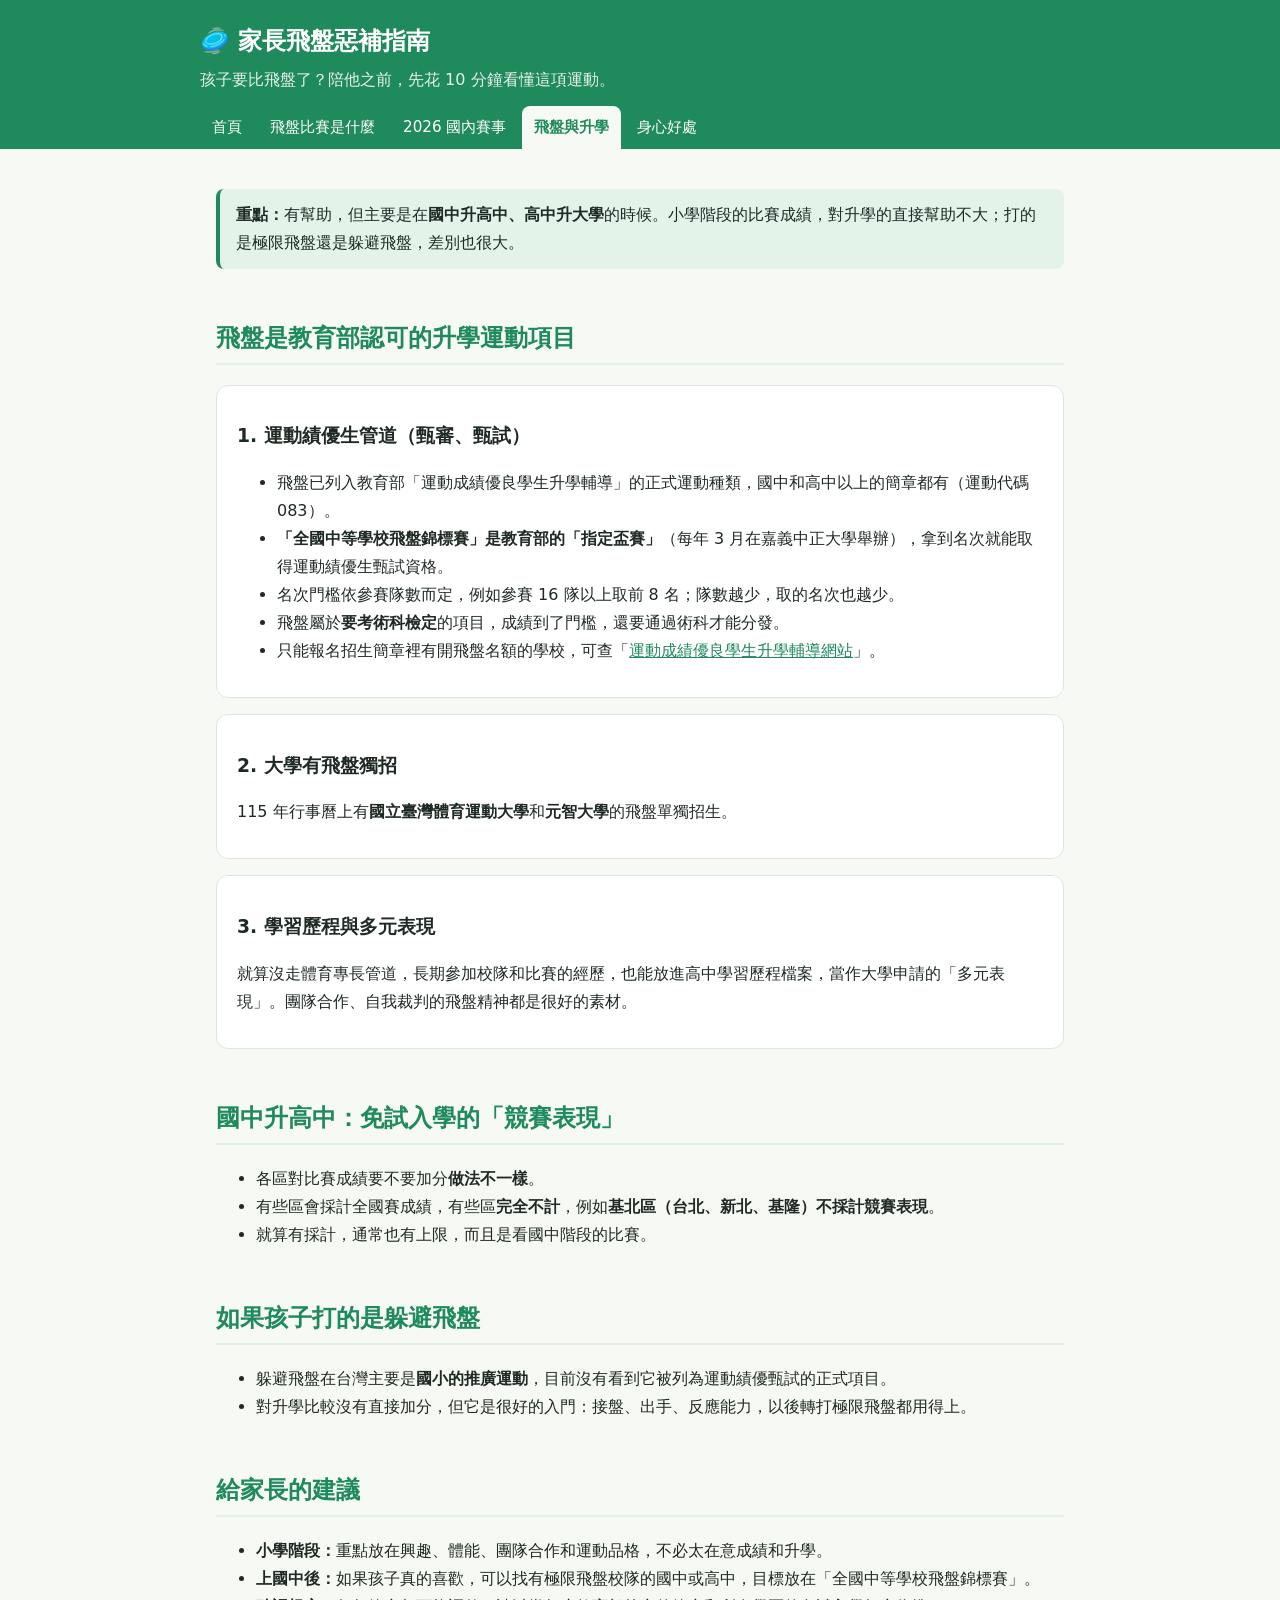
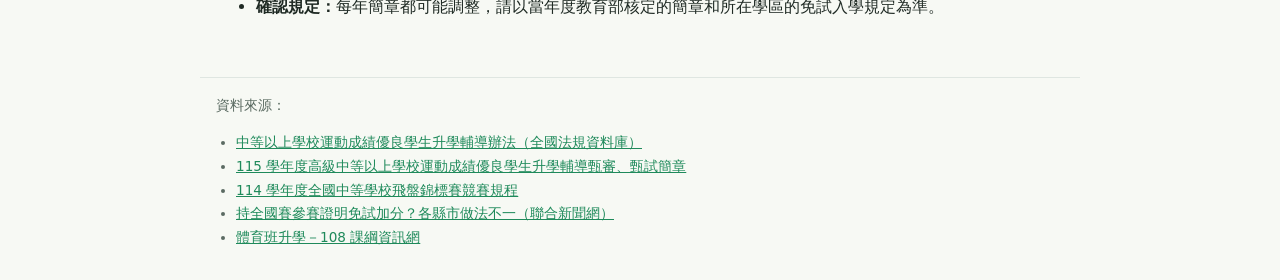
==== admission.html @ 4c8a134f "家長飛盤惡補指南：初版網站 Co-Authored-By: Claude Opus 5.5 <noreply@anthropic.com>" ====
<!doctype html>
<html lang="zh-Hant-TW">
<head>
<meta charset="utf-8">
<meta name="viewport" content="width=device-width, initial-scale=1">
<title>飛盤與升學｜家長飛盤惡補指南</title>
<link rel="stylesheet" href="style.css">
</head>
<body>
<header class="site"><div class="inner">
  <h1>🥏 家長飛盤惡補指南</h1>
  <p>孩子要比飛盤了？陪他之前，先花 10 分鐘看懂這項運動。</p>
  <nav>
    <a href="index.html">首頁</a>
    <a href="what.html">飛盤比賽是什麼</a>
    <a href="events.html">2026 國內賽事</a>
    <a href="admission.html" class="active">飛盤與升學</a>
    <a href="benefits.html">身心好處</a>
  </nav>
</div></header>
<main>
  <div class="note"><strong>重點：</strong>有幫助，但主要是在<strong>國中升高中、高中升大學</strong>的時候。小學階段的比賽成績，對升學的直接幫助不大；打的是極限飛盤還是躲避飛盤，差別也很大。</div>

  <h2>飛盤是教育部認可的升學運動項目</h2>
  <div class="card">
    <h3>1. 運動績優生管道（甄審、甄試）</h3>
    <ul>
      <li>飛盤已列入教育部「運動成績優良學生升學輔導」的正式運動種類，國中和高中以上的簡章都有（運動代碼 083）。</li>
      <li><strong>「全國中等學校飛盤錦標賽」是教育部的「指定盃賽」</strong>（每年 3 月在嘉義中正大學舉辦），拿到名次就能取得運動績優生甄試資格。</li>
      <li>名次門檻依參賽隊數而定，例如參賽 16 隊以上取前 8 名；隊數越少，取的名次也越少。</li>
      <li>飛盤屬於<strong>要考術科檢定</strong>的項目，成績到了門檻，還要通過術科才能分發。</li>
      <li>只能報名招生簡章裡有開飛盤名額的學校，可查「<a href="https://lulu.ntus.edu.tw/">運動成績優良學生升學輔導網站</a>」。</li>
    </ul>
  </div>
  <div class="card">
    <h3>2. 大學有飛盤獨招</h3>
    <p>115 年行事曆上有<strong>國立臺灣體育運動大學</strong>和<strong>元智大學</strong>的飛盤單獨招生。</p>
  </div>
  <div class="card">
    <h3>3. 學習歷程與多元表現</h3>
    <p>就算沒走體育專長管道，長期參加校隊和比賽的經歷，也能放進高中學習歷程檔案，當作大學申請的「多元表現」。團隊合作、自我裁判的飛盤精神都是很好的素材。</p>
  </div>

  <h2>國中升高中：免試入學的「競賽表現」</h2>
  <ul>
    <li>各區對比賽成績要不要加分<strong>做法不一樣</strong>。</li>
    <li>有些區會採計全國賽成績，有些區<strong>完全不計</strong>，例如<strong>基北區（台北、新北、基隆）不採計競賽表現</strong>。</li>
    <li>就算有採計，通常也有上限，而且是看國中階段的比賽。</li>
  </ul>

  <h2>如果孩子打的是躲避飛盤</h2>
  <ul>
    <li>躲避飛盤在台灣主要是<strong>國小的推廣運動</strong>，目前沒有看到它被列為運動績優甄試的正式項目。</li>
    <li>對升學比較沒有直接加分，但它是很好的入門：接盤、出手、反應能力，以後轉打極限飛盤都用得上。</li>
  </ul>

  <h2>給家長的建議</h2>
  <ul>
    <li><strong>小學階段：</strong>重點放在興趣、體能、團隊合作和運動品格，不必太在意成績和升學。</li>
    <li><strong>上國中後：</strong>如果孩子真的喜歡，可以找有極限飛盤校隊的國中或高中，目標放在「全國中等學校飛盤錦標賽」。</li>
    <li><strong>確認規定：</strong>每年簡章都可能調整，請以當年度教育部核定的簡章和所在學區的免試入學規定為準。</li>
  </ul>
</main>
<footer>
  資料來源：
  <ul>
    <li><a href="https://law.moj.gov.tw/LawClass/LawAll.aspx?pcode=H0120004">中等以上學校運動成績優良學生升學輔導辦法（全國法規資料庫）</a></li>
    <li><a href="https://lulu.ntus.edu.tw/storage/260/01KGH58ZEZASDQYGPY213EQ3HG.pdf">115 學年度高級中等以上學校運動成績優良學生升學輔導甄審、甄試簡章</a></li>
    <li><a href="https://www.zlsh.tp.edu.tw/wp-content/uploads/doc/t9107/114%20%E5%AD%B8%E5%B9%B4%E5%BA%A6%E5%85%A8%E5%9C%8B%E4%B8%AD%E7%AD%89%E5%AD%B8%E6%A0%A1%E9%A3%9B%E7%9B%A4%E9%8C%A6%E6%A8%99%E8%B3%BD.pdf">114 學年度全國中等學校飛盤錦標賽競賽規程</a></li>
    <li><a href="https://udn.com/news/story/6885/5314576">持全國賽參賽證明免試加分？各縣市做法不一（聯合新聞網）</a></li>
    <li><a href="https://12basic.edu.tw/edu-pe.php">體育班升學－108 課綱資訊網</a></li>
  </ul>
</footer>
</body>
</html>
---- style.css ----
:root {
  --bg: #f7f9f4;
  --card: #ffffff;
  --text: #1f2a24;
  --muted: #5b6b62;
  --accent: #1f8a5b;
  --accent-soft: #e3f3ea;
  --warn: #b45309;
  --warn-soft: #fef3e2;
  --border: #dfe6e1;
}
@media (prefers-color-scheme: dark) {
  :root {
    --bg: #121714;
    --card: #1b221e;
    --text: #e7ede9;
    --muted: #a3b2a9;
    --accent: #4cc38a;
    --accent-soft: #1f3329;
    --warn: #f5a524;
    --warn-soft: #33281a;
    --border: #2c3731;
  }
}
* { box-sizing: border-box; }
body {
  margin: 0;
  background: var(--bg);
  color: var(--text);
  font-family: "Noto Sans TC", "Microsoft JhengHei", "PingFang TC", system-ui, sans-serif;
  line-height: 1.75;
}
header.site {
  background: var(--accent);
  color: #fff;
  padding: 20px 16px 0;
}
header.site .inner, main, footer { max-width: 880px; margin: 0 auto; }
header.site h1 { margin: 0; font-size: 1.5rem; }
header.site p { margin: 4px 0 12px; opacity: .9; }
nav { display: flex; flex-wrap: wrap; gap: 4px; }
nav a {
  color: #fff;
  text-decoration: none;
  padding: 8px 12px;
  border-radius: 8px 8px 0 0;
  font-size: .95rem;
}
nav a:hover { background: rgba(255,255,255,.15); }
nav a.active { background: var(--bg); color: var(--accent); font-weight: 700; }
main { padding: 24px 16px 40px; }
h2 { color: var(--accent); border-bottom: 2px solid var(--accent-soft); padding-bottom: 4px; margin-top: 2em; }
h2:first-child { margin-top: 0; }
h3 { margin-bottom: .3em; }
a { color: var(--accent); }
.card {
  background: var(--card);
  border: 1px solid var(--border);
  border-radius: 12px;
  padding: 16px 20px;
  margin: 16px 0;
}
.grid { display: grid; grid-template-columns: repeat(auto-fit, minmax(220px, 1fr)); gap: 16px; }
.grid a.card { display: block; text-decoration: none; color: var(--text); margin: 0; }
.grid a.card:hover { border-color: var(--accent); }
.grid a.card strong { color: var(--accent); font-size: 1.1rem; }
.note { background: var(--accent-soft); border-left: 4px solid var(--accent); padding: 12px 16px; border-radius: 8px; margin: 16px 0; }
.warn { background: var(--warn-soft); border-left: 4px solid var(--warn); padding: 12px 16px; border-radius: 8px; margin: 16px 0; }
.table-wrap { overflow-x: auto; }
table { border-collapse: collapse; width: 100%; background: var(--card); font-size: .95rem; }
th, td { border: 1px solid var(--border); padding: 8px 10px; text-align: left; vertical-align: top; }
th { background: var(--accent-soft); white-space: nowrap; }
td:first-child { white-space: nowrap; }
tr.hl td { background: var(--warn-soft); font-weight: 700; }
.tag { display: inline-block; font-size: .8rem; padding: 0 8px; border-radius: 999px; background: var(--accent-soft); color: var(--accent); }
footer { padding: 16px; color: var(--muted); font-size: .85rem; border-top: 1px solid var(--border); }
footer ul { padding-left: 20px; }
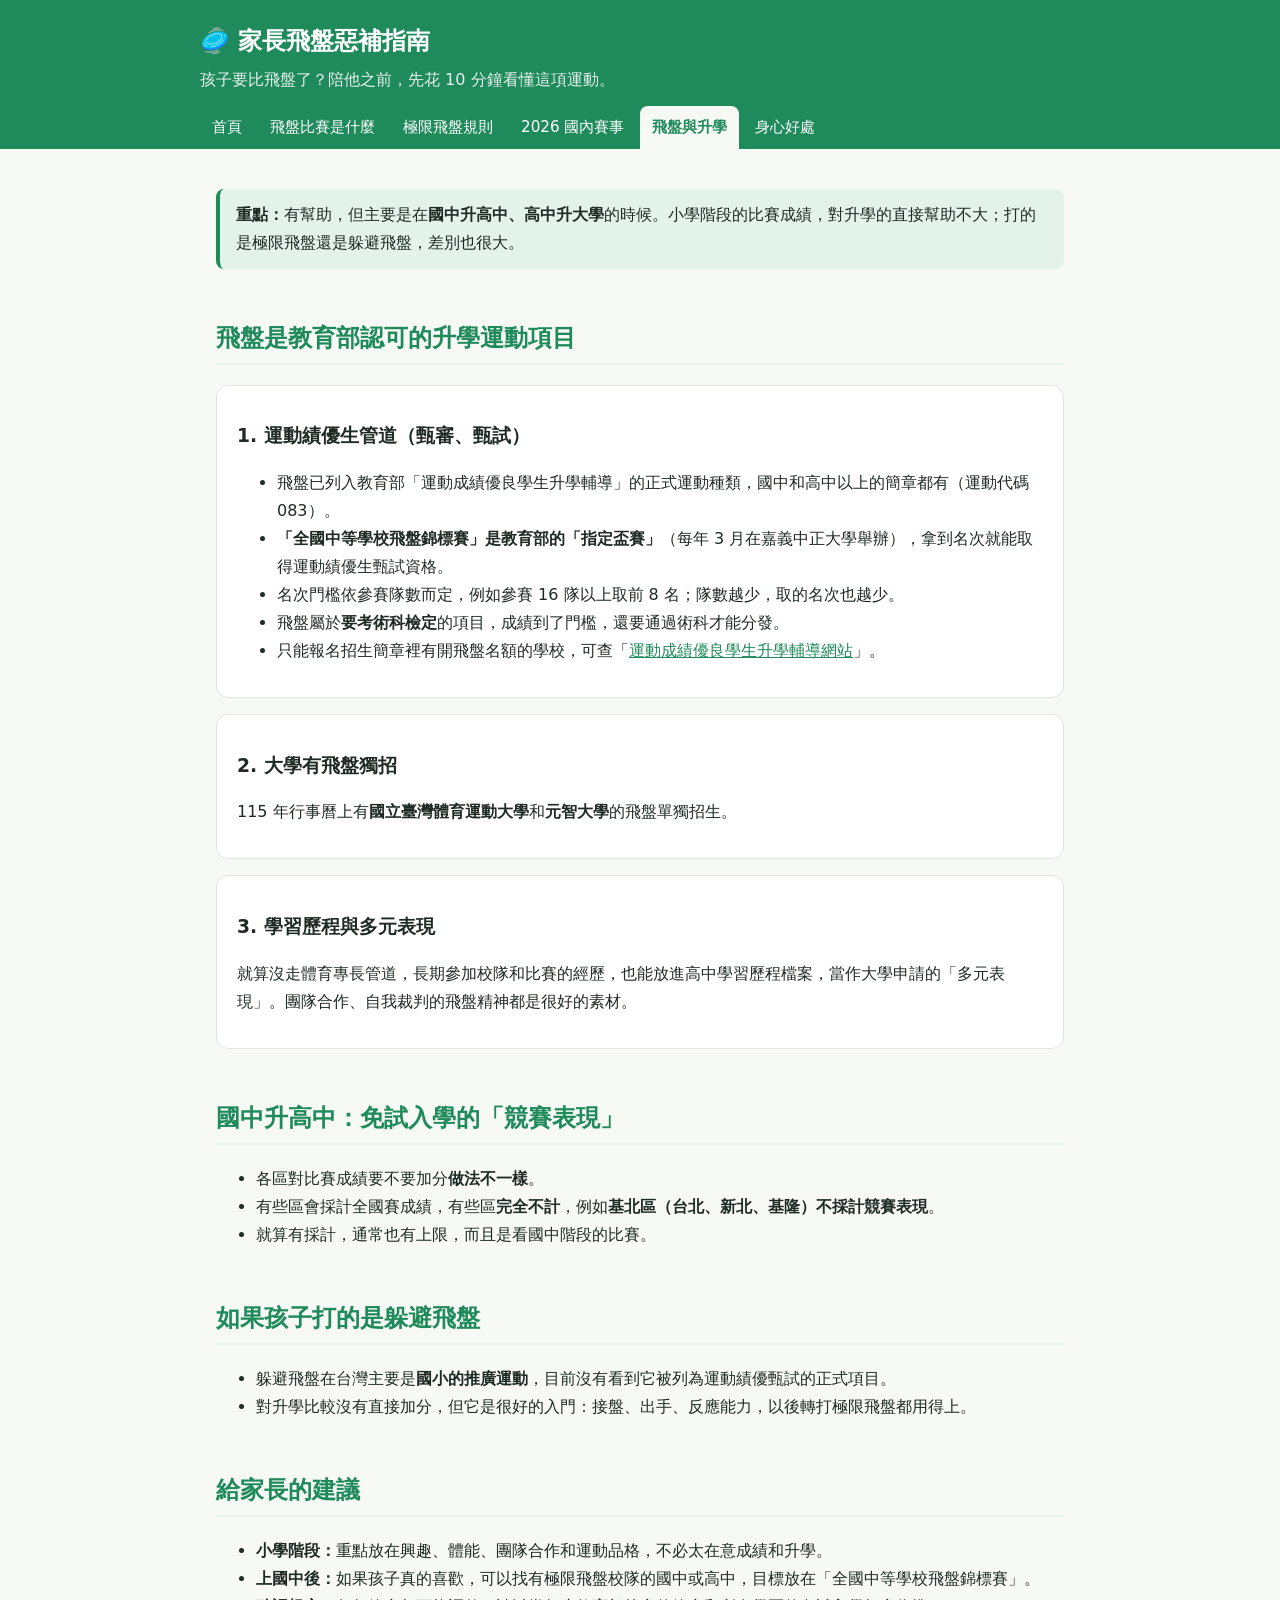
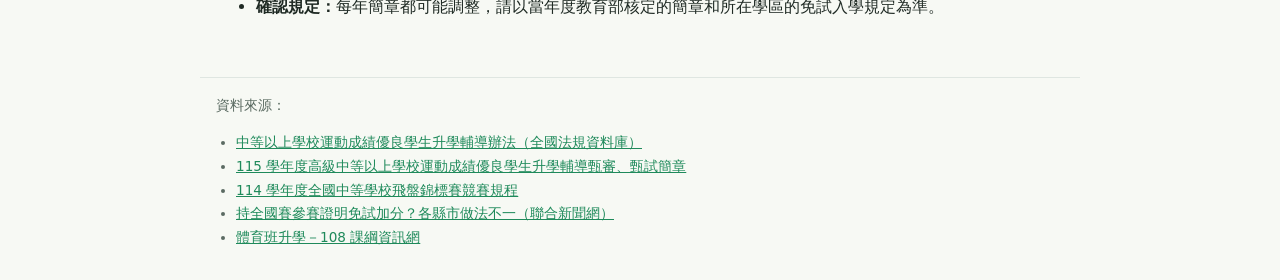
==== commit 192b973b: "新增極限飛盤規則頁 - 場地示意圖、開盤、得分、拿盤限制、換攻守、犯規喊判、換人、精神分、兒童賽調整 - 各頁導覽列加入規則頁連結  Co-Authored-By: Claude Opus 5.5 <" ====
--- a/admission.html
+++ b/admission.html
@@ -13,6 +13,7 @@
   <nav>
     <a href="index.html">首頁</a>
     <a href="what.html">飛盤比賽是什麼</a>
+    <a href="rules.html">極限飛盤規則</a>
     <a href="events.html">2026 國內賽事</a>
     <a href="admission.html" class="active">飛盤與升學</a>
     <a href="benefits.html">身心好處</a>
--- a/style.css
+++ b/style.css
@@ -73,5 +73,60 @@
 td:first-child { white-space: nowrap; }
 tr.hl td { background: var(--warn-soft); font-weight: 700; }
 .tag { display: inline-block; font-size: .8rem; padding: 0 8px; border-radius: 999px; background: var(--accent-soft); color: var(--accent); }
+/* 圖片 */
+figure { margin: 16px 0; }
+figure img { width: 100%; height: auto; display: block; border-radius: 12px; border: 1px solid var(--border); }
+figure.hero img { max-height: 380px; object-fit: cover; object-position: center 30%; }
+figure.side { max-width: 420px; }
+figcaption { font-size: .85rem; color: var(--muted); margin-top: 6px; }
+figcaption .credit { display: block; font-size: .75rem; }
+figcaption .credit a { color: var(--muted); }
+.fig-grid { display: grid; grid-template-columns: repeat(auto-fit, minmax(240px, 1fr)); gap: 16px; }
+.fig-grid figure { margin: 0; }
+.fig-grid img { aspect-ratio: 4 / 3; object-fit: cover; }
+
+/* 賽事頁 */
+.next-banner { display: flex; flex-direction: column; gap: 2px; background: var(--accent); color: #fff; border-radius: 12px; padding: 14px 18px; margin: 16px 0; }
+.next-banner strong { font-size: 1.15rem; }
+.next-label { font-size: .85rem; opacity: .9; }
+.stats { display: grid; grid-template-columns: repeat(auto-fit, minmax(120px, 1fr)); gap: 10px; margin: 16px 0; }
+.stat { background: var(--card); border: 1px solid var(--border); border-radius: 12px; padding: 10px 12px; text-align: center; }
+.stat b { display: block; font-size: 1.6rem; color: var(--accent); line-height: 1.2; }
+.stat span { font-size: .8rem; color: var(--muted); }
+.filter-row { display: flex; gap: 10px; align-items: flex-start; margin: 6px 0; }
+.filter-label { flex: 0 0 auto; font-weight: 700; padding-top: 5px; min-width: 2.5em; }
+.chips { display: flex; flex-wrap: wrap; gap: 6px; }
+.chip { font: inherit; font-size: .9rem; border: 1px solid var(--border); background: var(--bg); color: var(--text); border-radius: 999px; padding: 4px 12px; cursor: pointer; }
+.chip:hover { border-color: var(--accent); }
+.chip[aria-pressed="true"] { background: var(--accent); border-color: var(--accent); color: #fff; }
+.result-count { margin: 8px 0 0; color: var(--muted); font-size: .9rem; }
+h3.month { margin: 24px 0 8px; color: var(--accent); }
+.muted { color: var(--muted); font-weight: 400; font-size: .85rem; }
+.event { display: grid; grid-template-columns: 150px 1fr auto; gap: 12px; align-items: center; background: var(--card); border: 1px solid var(--border); border-radius: 12px; padding: 12px 16px; margin: 8px 0; }
+.event.big { border-left: 4px solid var(--accent); }
+.event.past { opacity: .55; }
+.event.postponed .ev-name { text-decoration: line-through; }
+.ev-date { font-weight: 700; font-size: .92rem; }
+.ev-name { font-weight: 700; }
+.ev-meta { font-size: .88rem; color: var(--muted); }
+.ev-tags { margin-top: 4px; display: flex; gap: 6px; flex-wrap: wrap; }
+.tag.kid { background: #e8eefc; color: #2f54b8; }
+.tag.warn-tag { background: var(--warn-soft); color: var(--warn); }
+.ev-status { font-size: .82rem; font-weight: 700; white-space: nowrap; padding: 2px 10px; border-radius: 999px; }
+.s-past { color: var(--muted); }
+.s-upcoming { background: var(--accent-soft); color: var(--accent); }
+.s-live { background: var(--accent); color: #fff; }
+.s-postponed { background: var(--warn-soft); color: var(--warn); }
+.empty { color: var(--muted); text-align: center; padding: 24px; }
+details.glossary summary { cursor: pointer; }
+@media (max-width: 600px) {
+  .event { grid-template-columns: 1fr auto; }
+  .ev-date { grid-column: 1 / -1; }
+  .filter-row { flex-direction: column; gap: 4px; }
+}
+@media (prefers-color-scheme: dark) {
+  .tag.kid { background: #1f2a44; color: #9db6f5; }
+}
+
 footer { padding: 16px; color: var(--muted); font-size: .85rem; border-top: 1px solid var(--border); }
 footer ul { padding-left: 20px; }
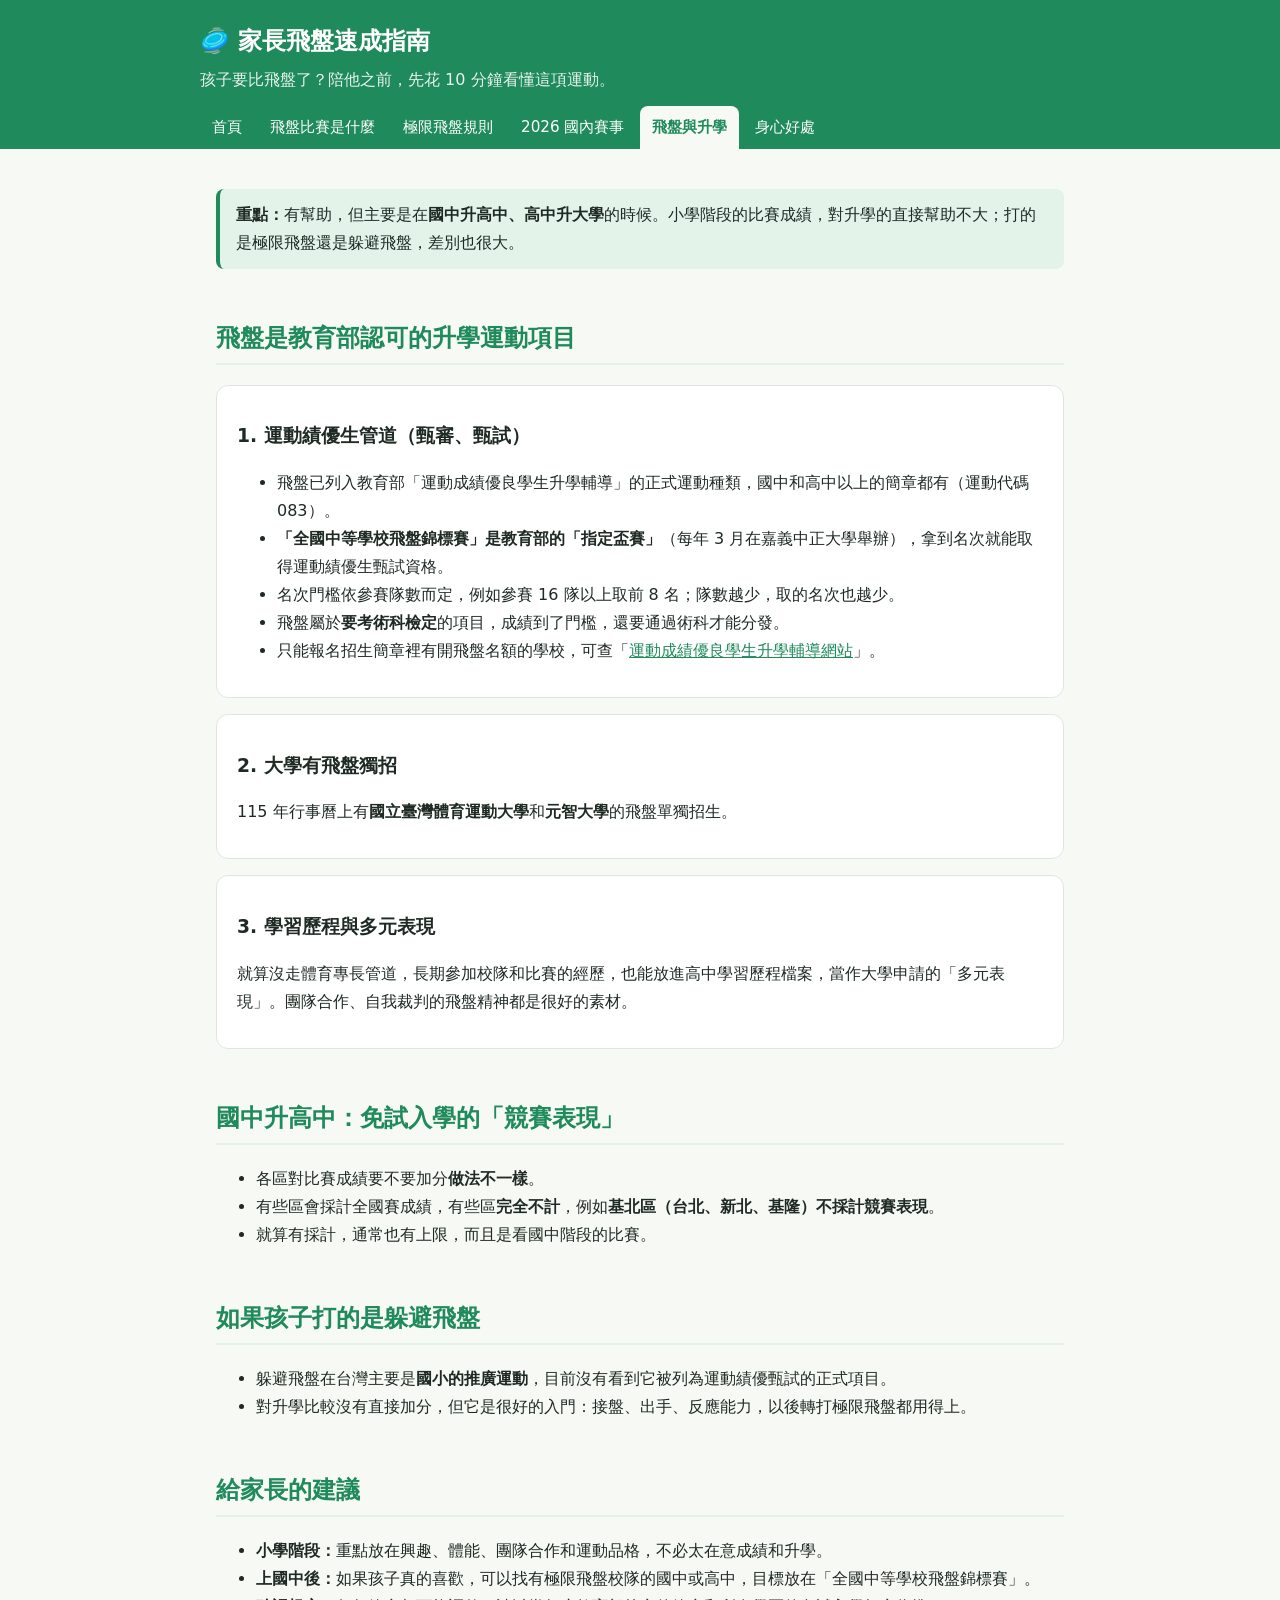
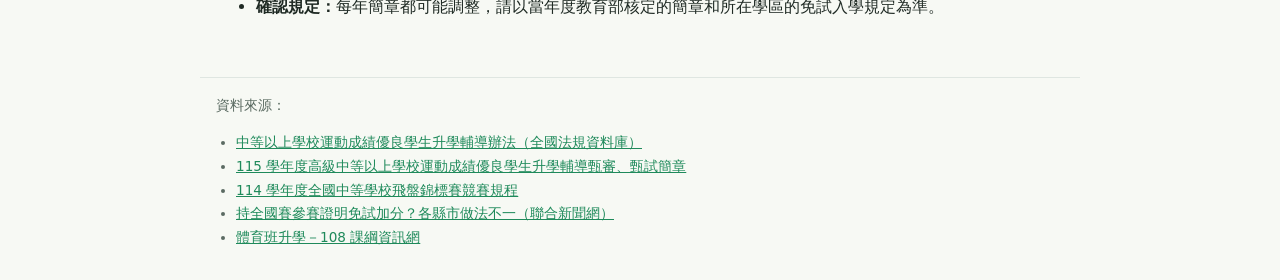
==== commit 4913c4c7: "網站更名為「家長飛盤速成指南」並加入分享縮圖 - 新增 1200x630 分享縮圖（og-image.png） - 各頁加入 Open Graph 與描述設定  Co-Authored-By: Cla" ====
--- a/admission.html
+++ b/admission.html
@@ -3,12 +3,28 @@
 <head>
 <meta charset="utf-8">
 <meta name="viewport" content="width=device-width, initial-scale=1">
-<title>飛盤與升學｜家長飛盤惡補指南</title>
+<title>飛盤與升學｜家長飛盤速成指南</title>
 <link rel="stylesheet" href="style.css">
+<link rel="icon" href="favicon.svg" type="image/svg+xml">
+<link rel="icon" href="favicon-32.png" type="image/png" sizes="32x32">
+<link rel="apple-touch-icon" href="apple-touch-icon.png">
+<meta name="theme-color" content="#1f8a5b">
+<meta name="description" content="飛盤成績對升學有幫助嗎？運動績優、指定盃賽、大學獨招、免試入學一次看懂。">
+<meta property="og:type" content="website">
+<meta property="og:site_name" content="家長飛盤速成指南">
+<meta property="og:title" content="飛盤與升學｜家長飛盤速成指南">
+<meta property="og:description" content="飛盤成績對升學有幫助嗎？運動績優、指定盃賽、大學獨招、免試入學一次看懂。">
+<meta property="og:url" content="https://kuanyuhou.github.io/frisbee-guide/admission.html">
+<meta property="og:image" content="https://kuanyuhou.github.io/frisbee-guide/og-image.png">
+<meta property="og:image:width" content="1200">
+<meta property="og:image:height" content="630">
+<meta property="og:image:alt" content="家長飛盤速成指南：規則、賽事、升學、身心好處，誠實與責任感最重要">
+<meta property="og:locale" content="zh_TW">
+<meta name="twitter:card" content="summary_large_image">
 </head>
 <body>
 <header class="site"><div class="inner">
-  <h1>🥏 家長飛盤惡補指南</h1>
+  <h1>🥏 家長飛盤速成指南</h1>
   <p>孩子要比飛盤了？陪他之前，先花 10 分鐘看懂這項運動。</p>
   <nav>
     <a href="index.html">首頁</a>
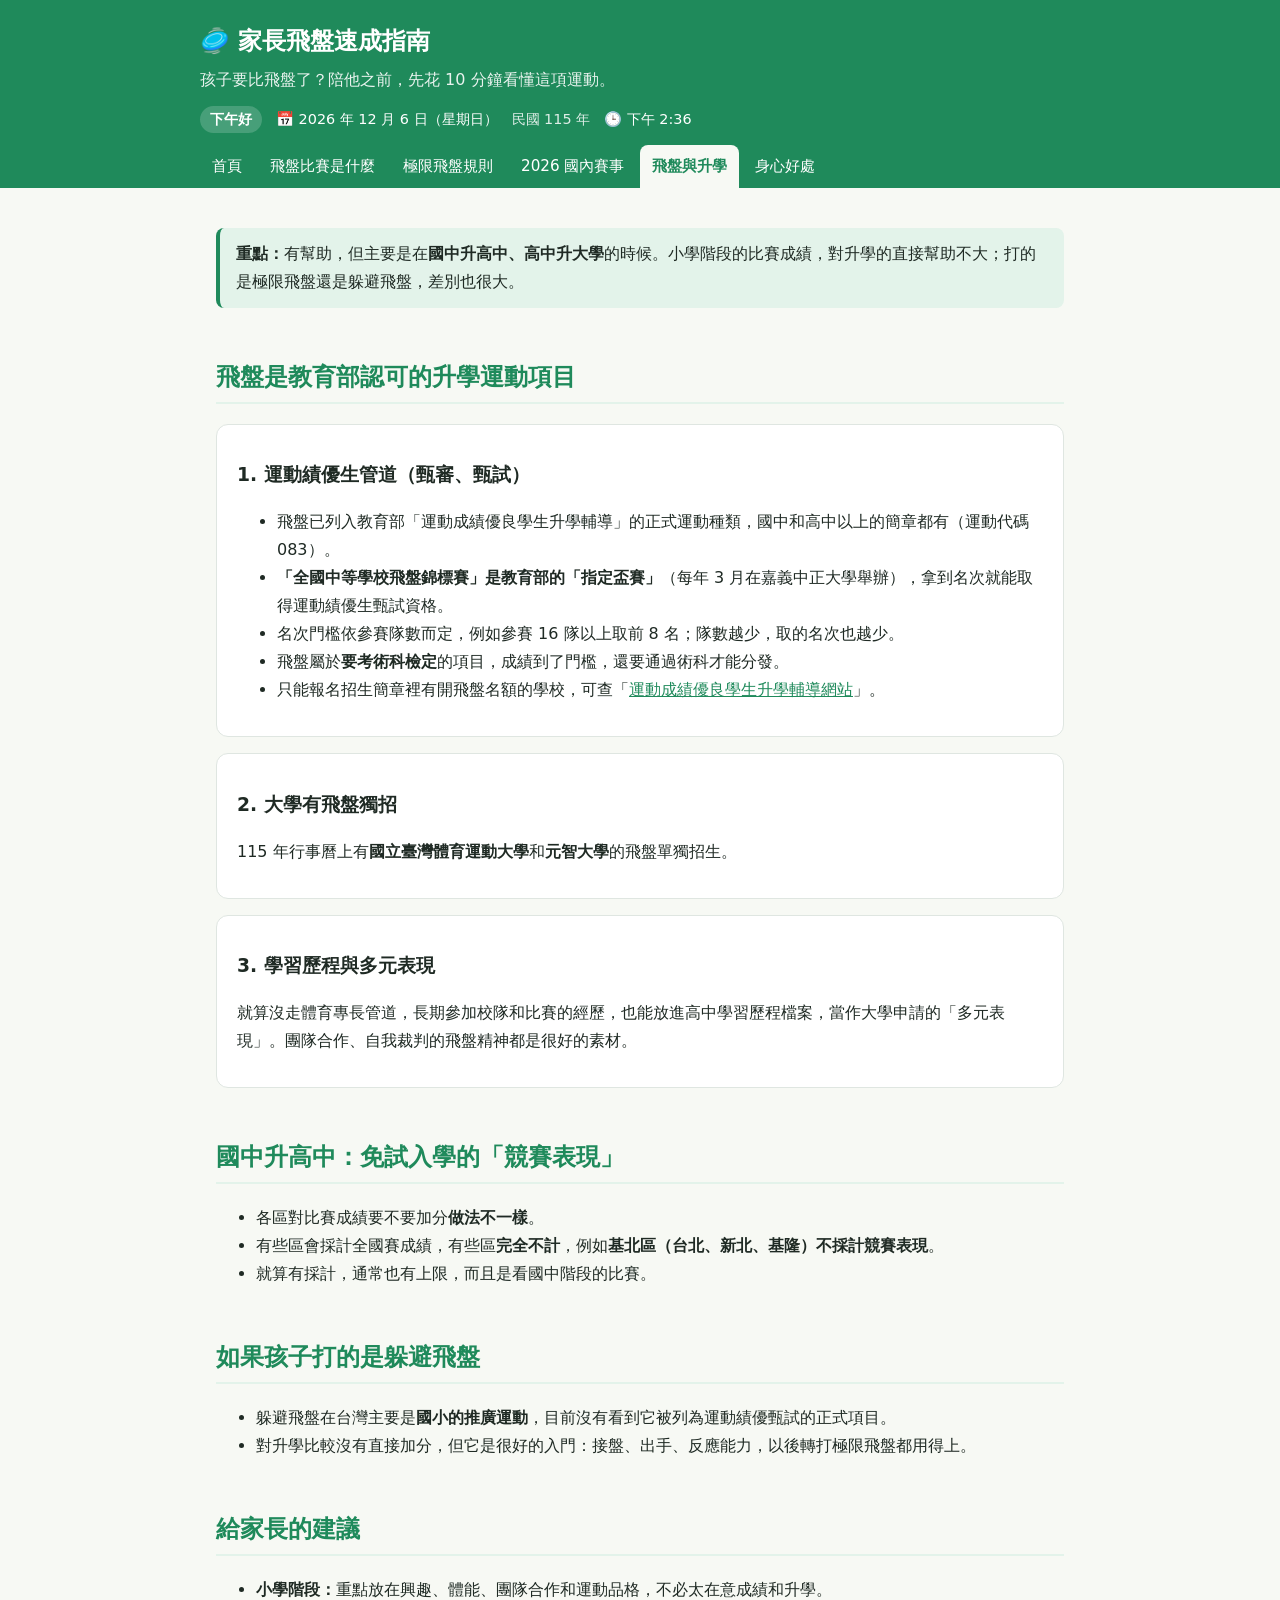
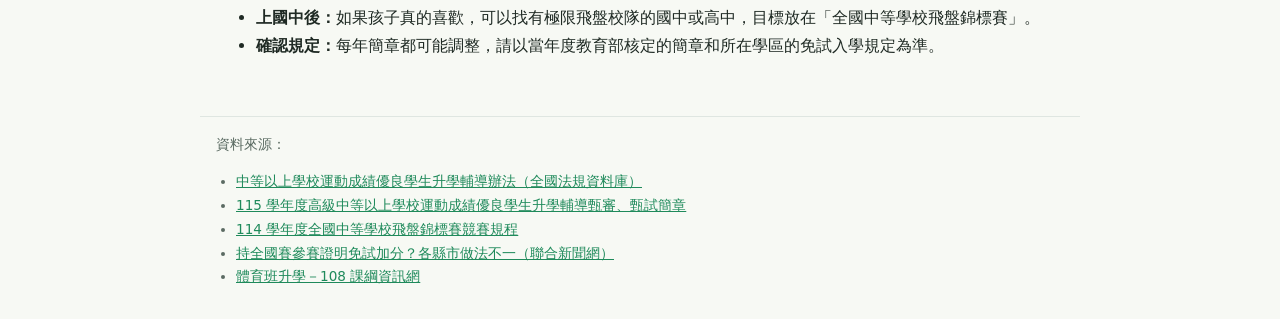
==== commit 2157ceeb: "頁首顯示台灣時間的今日日期與時間，首頁加入下一場比賽倒數 - 新增 site.js：每 20 秒更新時間，跨過午夜自動重新計算 - 賽事資料搬到 events-data.js，首頁與賽事頁共用 - 賽" ====
--- a/admission.html
+++ b/admission.html
@@ -26,6 +26,7 @@
 <header class="site"><div class="inner">
   <h1>🥏 家長飛盤速成指南</h1>
   <p>孩子要比飛盤了？陪他之前，先花 10 分鐘看懂這項運動。</p>
+  <p class="today" id="today" aria-live="off"></p>
   <nav>
     <a href="index.html">首頁</a>
     <a href="what.html">飛盤比賽是什麼</a>
@@ -88,5 +89,6 @@
     <li><a href="https://12basic.edu.tw/edu-pe.php">體育班升學－108 課綱資訊網</a></li>
   </ul>
 </footer>
+<script src="site.js"></script>
 </body>
 </html>
--- a/style.css
+++ b/style.css
@@ -73,6 +73,20 @@
 td:first-child { white-space: nowrap; }
 tr.hl td { background: var(--warn-soft); font-weight: 700; }
 .tag { display: inline-block; font-size: .8rem; padding: 0 8px; border-radius: 999px; background: var(--accent-soft); color: var(--accent); }
+/* 頁首今日日期 */
+.today { display: flex; flex-wrap: wrap; gap: 4px 14px; align-items: center; margin: 0 0 12px; font-size: .9rem; opacity: 1; }
+.today:empty { display: none; }
+.today span { white-space: nowrap; }
+.today-greet { background: rgba(255,255,255,.18); padding: 1px 10px; border-radius: 999px; font-weight: 700; }
+.today-roc { opacity: .85; }
+header.site p.today { opacity: 1; }
+
+/* 首頁下一場比賽 */
+#home-next .countdown { font-size: 1.05rem; margin-top: 2px; }
+#home-next .countdown b { font-size: 1.6rem; color: #fbbf24; }
+#home-next hr { border: 0; border-top: 1px solid rgba(255,255,255,.3); margin: 10px 0; width: 100%; }
+.next-banner .next-link { color: #fff; margin-top: 6px; font-weight: 700; align-self: flex-start; }
+
 /* 圖片 */
 figure { margin: 16px 0; }
 figure img { width: 100%; height: auto; display: block; border-radius: 12px; border: 1px solid var(--border); }
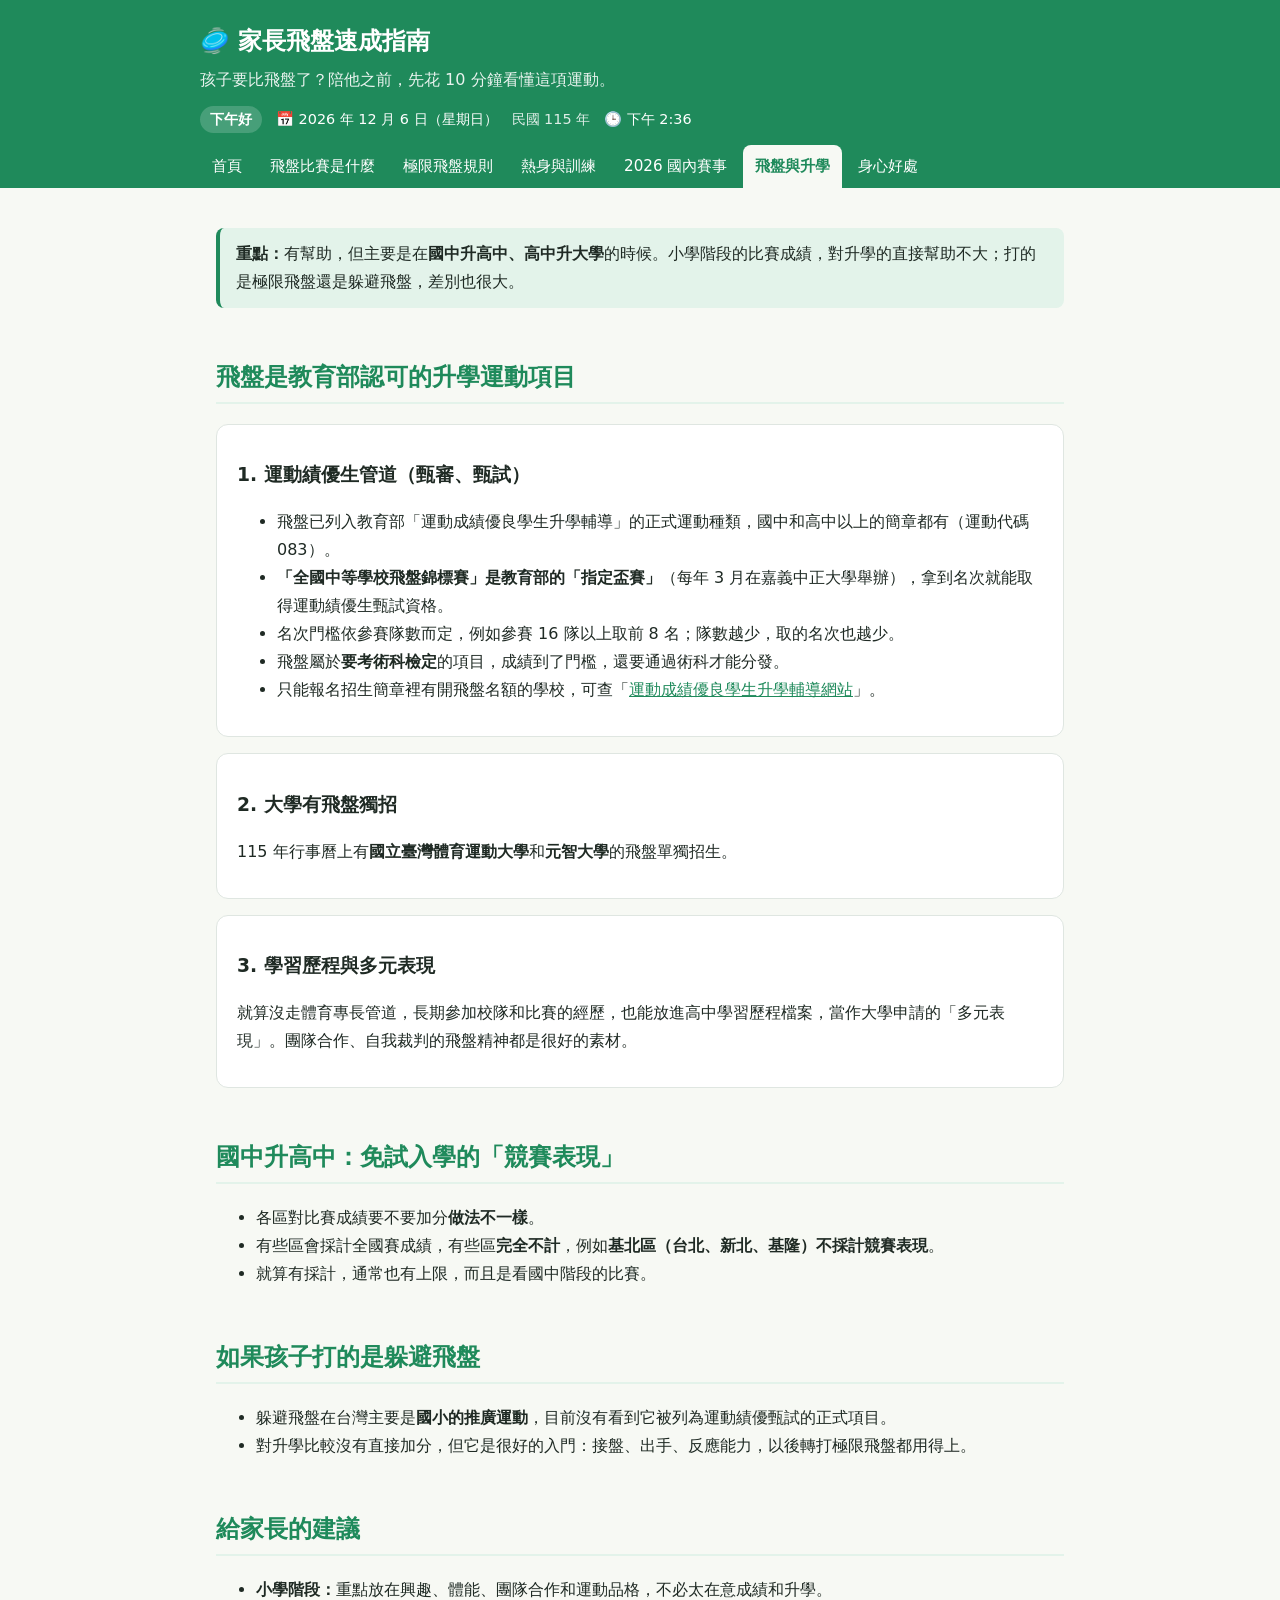
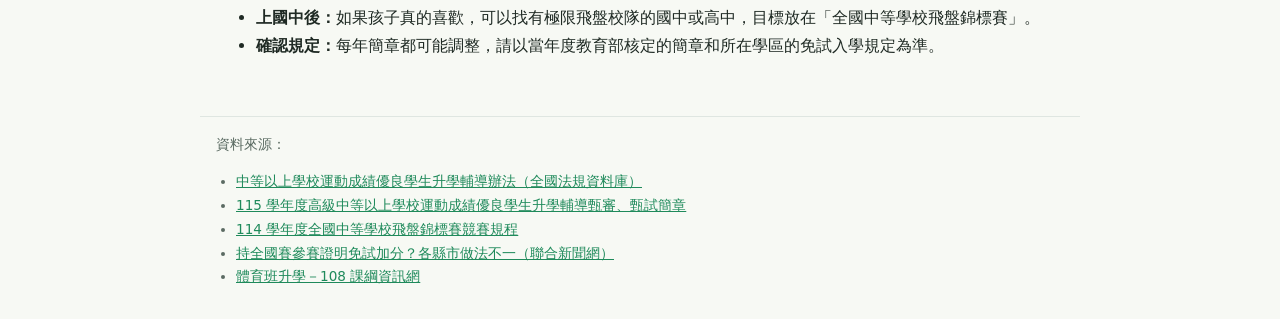
==== commit 14fdab10: "新增「熱身、營養與訓練」頁 - 賽前熱身、賽後收操、錦標賽注意事項 - 補水、比賽日飲食，提醒小朋友不需營養補充品 - 可勾選的比賽日檢查清單（只存在本機） - 準備期肌力、跳躍落地、敏捷、柔軟度訓練" ====
--- a/admission.html
+++ b/admission.html
@@ -31,6 +31,7 @@
     <a href="index.html">首頁</a>
     <a href="what.html">飛盤比賽是什麼</a>
     <a href="rules.html">極限飛盤規則</a>
+    <a href="training.html">熱身與訓練</a>
     <a href="events.html">2026 國內賽事</a>
     <a href="admission.html" class="active">飛盤與升學</a>
     <a href="benefits.html">身心好處</a>
--- a/style.css
+++ b/style.css
@@ -87,6 +87,17 @@
 #home-next hr { border: 0; border-top: 1px solid rgba(255,255,255,.3); margin: 10px 0; width: 100%; }
 .next-banner .next-link { color: #fff; margin-top: 6px; font-weight: 700; align-self: flex-start; }
 
+/* 熱身與訓練頁 */
+.toc { display: flex; flex-wrap: wrap; gap: 6px 16px; align-items: center; }
+.toc a { text-decoration: none; white-space: nowrap; }
+.toc a:hover { text-decoration: underline; }
+h2[id] { scroll-margin-top: 12px; }
+.checklist { list-style: none; padding: 0; margin: 0; display: grid; grid-template-columns: repeat(auto-fit, minmax(220px, 1fr)); gap: 6px 16px; }
+.checklist label { display: flex; gap: 10px; align-items: center; padding: 6px 4px; cursor: pointer; }
+.checklist input { width: 20px; height: 20px; accent-color: var(--accent); flex: 0 0 auto; }
+.checklist input:checked + * , .checklist label:has(input:checked) { color: var(--muted); text-decoration: line-through; }
+p.muted { font-size: .88rem; }
+
 /* 圖片 */
 figure { margin: 16px 0; }
 figure img { width: 100%; height: auto; display: block; border-radius: 12px; border: 1px solid var(--border); }
